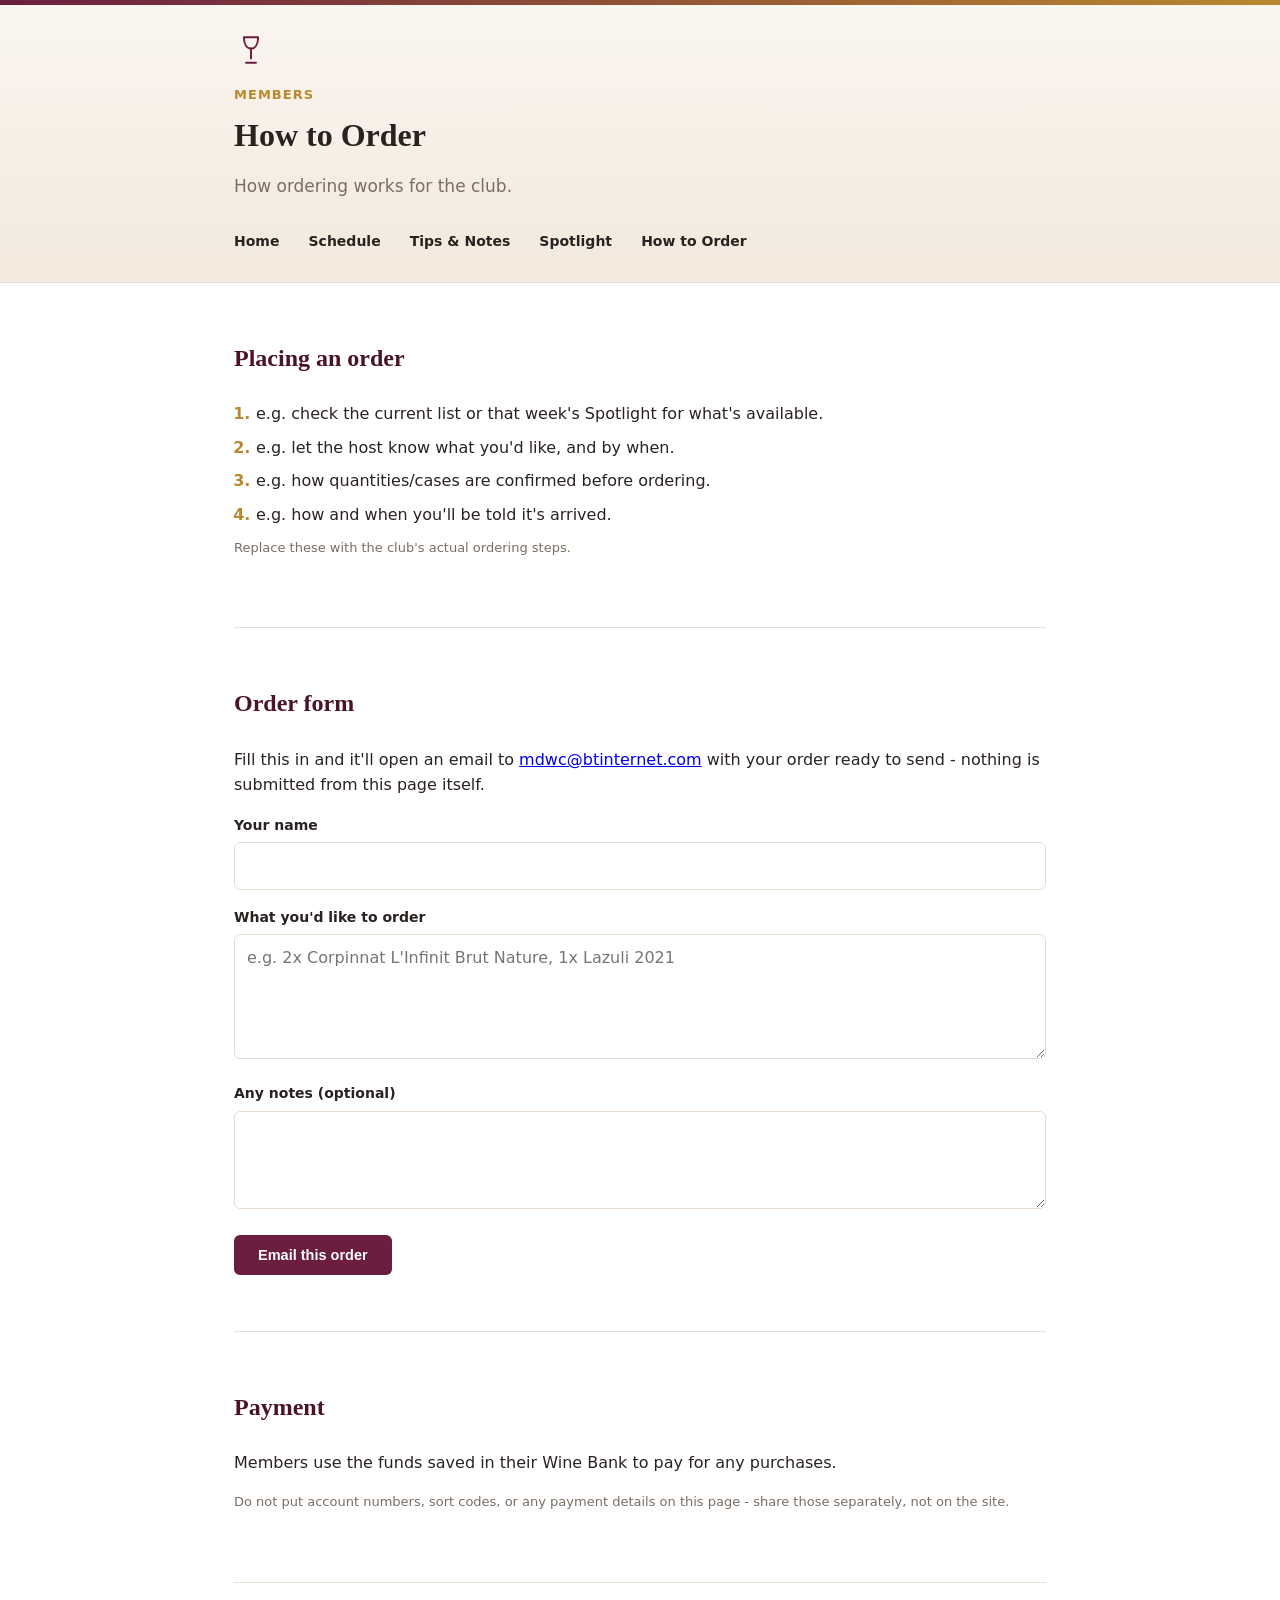
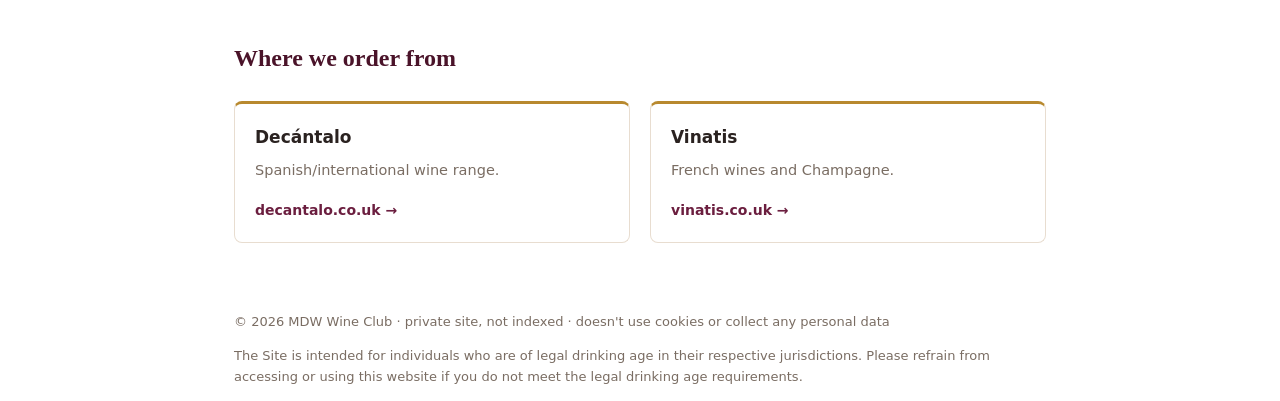
==== order.html @ 619c5cb0 "Add order form to How to Order page mailto:-based form (no backend available on GitHub Pages) - open" ====
<!doctype html>
<html lang="en">
<head>
<meta charset="utf-8">
<meta name="viewport" content="width=device-width, initial-scale=1">
<meta name="robots" content="noindex, nofollow">
<title>How to Order - MDW Wine Club</title>
<link rel="stylesheet" href="style.css">
</head>
<body>

<header class="hero hero-sm">
  <div class="wrap">
    <div class="hero-icon" aria-hidden="true">
      <svg viewBox="0 0 24 24" fill="none" stroke="currentColor" stroke-width="1.4" stroke-linecap="round" stroke-linejoin="round">
        <path d="M7 3h10c0 5-2 8-5 8s-5-3-5-8Z"/>
        <path d="M12 11v7"/>
        <path d="M8.5 21h7"/>
      </svg>
    </div>
    <p class="eyebrow">Members</p>
    <h1>How to Order</h1>
    <p class="tagline">How ordering works for the club.</p>
    <nav>
      <a href="index.html">Home</a>
      <a href="schedule.html">Schedule</a>
      <a href="tips.html">Tips &amp; Notes</a>
      <a href="spotlight.html">Spotlight</a>
      <a href="order.html">How to Order</a>
    </nav>
  </div>
</header>

<main class="wrap">

  <section id="placing-an-order">
    <h2>Placing an order</h2>
    <ol>
      <li>e.g. check the current list or that week's Spotlight for what's available.</li>
      <li>e.g. let the host know what you'd like, and by when.</li>
      <li>e.g. how quantities/cases are confirmed before ordering.</li>
      <li>e.g. how and when you'll be told it's arrived.</li>
    </ol>
    <p class="note">Replace these with the club's actual ordering steps.</p>
  </section>

  <section id="order-form">
    <h2>Order form</h2>
    <p>
      Fill this in and it'll open an email to
      <a href="mailto:mdwc@btinternet.com">mdwc@btinternet.com</a> with your order
      ready to send - nothing is submitted from this page itself.
    </p>
    <form class="order-form" id="orderForm">
      <label for="of-name">Your name</label>
      <input type="text" id="of-name" name="name" required>

      <label for="of-order">What you'd like to order</label>
      <textarea id="of-order" name="order" rows="4" required placeholder="e.g. 2x Corpinnat L'Infinit Brut Nature, 1x Lazuli 2021"></textarea>

      <label for="of-notes">Any notes (optional)</label>
      <textarea id="of-notes" name="notes" rows="3"></textarea>

      <button type="submit">Email this order</button>
    </form>
  </section>

  <section id="payment">
    <h2>Payment</h2>
    <p>
      Members use the funds saved in their Wine Bank to pay for any purchases.
    </p>
    <p class="note">Do not put account numbers, sort codes, or any payment details on this page - share those separately, not on the site.</p>
  </section>

  <section id="where-we-order">
    <h2>Where we order from</h2>
    <div class="grid">
      <article class="card">
        <h3>Decántalo</h3>
        <p>Spanish/international wine range.</p>
        <a class="card-link" href="https://www.decantalo.co.uk/" target="_blank" rel="noopener">decantalo.co.uk &rarr;</a>
      </article>
      <article class="card">
        <h3>Vinatis</h3>
        <p>French wines and Champagne.</p>
        <a class="card-link" href="https://www.vinatis.co.uk/" target="_blank" rel="noopener">vinatis.co.uk &rarr;</a>
      </article>
    </div>
  </section>

</main>

<footer class="wrap">
  <p>&copy; <span id="year"></span> MDW Wine Club &middot; private site, not indexed &middot; doesn't use cookies or collect any personal data</p>
  <p>The Site is intended for individuals who are of legal drinking age in their respective jurisdictions. Please refrain from accessing or using this website if you do not meet the legal drinking age requirements.</p>
</footer>

<script>
  document.getElementById('year').textContent = new Date().getFullYear();

  document.getElementById('orderForm').addEventListener('submit', function (e) {
    e.preventDefault();
    var name = document.getElementById('of-name').value.trim();
    var order = document.getElementById('of-order').value.trim();
    var notes = document.getElementById('of-notes').value.trim();
    var subject = 'Wine order from ' + name;
    var body = 'Order:\n' + order + (notes ? '\n\nNotes:\n' + notes : '');
    window.location.href = 'mailto:mdwc@btinternet.com?subject=' + encodeURIComponent(subject) + '&body=' + encodeURIComponent(body);
  });
</script>

</body>
</html>
---- style.css ----
:root {
  --ink: #2a2220;
  --grey: #7a6d63;
  --line: #e8ddd0;
  --light: #faf6f0;
  --accent: #6b1e3f;
  --accent-dk: #4a1329;
  --gold: #b8892e;
  --max: 860px;
}

* { box-sizing: border-box; }

html { scroll-behavior: smooth; }

body {
  margin: 0;
  font-family: 'Segoe UI', system-ui, -apple-system, Arial, sans-serif;
  color: var(--ink);
  line-height: 1.6;
  background: #fff;
}

.wrap {
  max-width: var(--max);
  margin: 0 auto;
  padding: 0 24px;
}

/* Hero */
.hero {
  background: linear-gradient(180deg, var(--light) 0%, #f3e9dd 100%);
  border-bottom: 1px solid var(--line);
  padding: 0 0 40px;
  position: relative;
}

.hero::before {
  content: "";
  display: block;
  height: 5px;
  background: linear-gradient(90deg, var(--accent) 0%, var(--gold) 100%);
}

.hero-icon {
  margin: 40px 0 18px;
  color: var(--accent);
}

.hero-mark {
  position: absolute;
  top: 24px;
  right: 24px;
  width: 140px;
  height: 140px;
  border-radius: 50%;
  border: 3px solid var(--gold);
  display: flex;
  flex-direction: column;
  align-items: center;
  justify-content: center;
  gap: 6px;
  color: var(--accent);
  background: var(--light);
}

.hero-mark svg { width: 68px; height: 68px; }

.hero-mark span {
  font-family: Georgia, 'Times New Roman', serif;
  font-weight: 700;
  font-size: 14px;
  letter-spacing: 1px;
  color: var(--accent);
}

.hero-icon svg { display: block; width: 34px; height: 34px; }

.eyebrow {
  margin: 0 0 4px;
  color: var(--gold);
  font-weight: 700;
  letter-spacing: .08em;
  text-transform: uppercase;
  font-size: 13px;
}

.hero h1 {
  margin: 0 0 12px;
  font-size: 42px;
  font-weight: 700;
  font-family: Georgia, 'Times New Roman', serif;
}

.tagline {
  margin: 0 0 28px;
  color: var(--grey);
  font-size: 17px;
  max-width: 46ch;
}

nav a {
  color: var(--ink);
  text-decoration: none;
  font-weight: 600;
  margin-right: 24px;
  font-size: 14px;
}

nav a:hover { color: var(--accent); }

/* Sections */
main section {
  padding: 56px 0;
  border-bottom: 1px solid var(--line);
}

main section:last-child { border-bottom: none; }

h2 {
  font-size: 24px;
  margin: 0 0 24px;
  font-family: Georgia, 'Times New Roman', serif;
  color: var(--accent-dk);
}

.grid {
  display: grid;
  grid-template-columns: repeat(auto-fit, minmax(230px, 1fr));
  gap: 20px;
}

.card {
  border: 1px solid var(--line);
  border-radius: 8px;
  padding: 20px;
  background: #fff;
  border-top: 3px solid var(--gold);
  transition: transform .15s ease, box-shadow .15s ease;
}

.card:hover {
  transform: translateY(-2px);
  box-shadow: 0 8px 20px rgba(107, 30, 63, 0.1);
}

.card h3 {
  margin: 0 0 8px;
  font-size: 17px;
}

.card p {
  margin: 0 0 14px;
  color: var(--grey);
  font-size: 14.5px;
}

main ul, main ol {
  margin: 0 0 8px;
  padding-left: 22px;
  color: var(--ink);
}

main li {
  margin: 0 0 8px;
}

main li::marker {
  color: var(--gold);
  font-weight: 700;
}

.card-link {
  color: var(--accent);
  text-decoration: none;
  font-weight: 600;
  font-size: 14px;
}

.card-link:hover { color: var(--accent-dk); }

.about-bg {
  background:
    linear-gradient(rgba(42, 34, 32, 0.74), rgba(42, 34, 32, 0.74)),
    url('images/about-bg.jpg') center 35% / cover no-repeat;
  min-height: 60vh;
  display: flex;
  align-items: center;
  padding: 64px 0;
  border-bottom: 1px solid var(--line);
}

.about-bg h2 { color: #fff; }
.about-bg p { color: #f1e9e1; max-width: 65ch; }

.quote {
  margin: 0;
  max-width: 55ch;
  border-left: 3px solid var(--gold);
  padding-left: 20px;
}

.quote p {
  font-family: Georgia, 'Times New Roman', serif;
  font-style: italic;
  font-size: 19px;
  line-height: 1.5;
  color: #f1e9e1;
  margin: 0 0 12px;
}

.quote cite {
  display: block;
  font-style: normal;
  font-weight: 700;
  font-size: 13px;
  letter-spacing: 0.06em;
  text-transform: uppercase;
  color: var(--gold);
}

.links {
  list-style: none;
  padding: 0;
  margin: 0;
  display: flex;
  gap: 24px;
}

.links a {
  color: var(--accent);
  text-decoration: none;
  font-weight: 600;
}

.links a:hover { color: var(--accent-dk); }

footer {
  padding: 32px 24px 48px;
  color: var(--grey);
  font-size: 13px;
}

.hero-sm { padding-bottom: 28px; }
.hero-sm .hero-icon { margin-top: 28px; }
.hero-sm h1 { font-size: 32px; }

table.data {
  width: 100%;
  border-collapse: collapse;
  font-size: 14.5px;
}

table.data th {
  background: var(--accent-dk);
  color: #fff;
  text-align: left;
  padding: 8px 12px;
  font-weight: 600;
}

table.data td {
  border: 1px solid var(--line);
  padding: 8px 12px;
  vertical-align: top;
}

table.data tr:nth-child(even) td { background: var(--light); }

.note {
  color: var(--grey);
  font-size: 13px;
  margin-top: 10px;
}

.order-form label {
  display: block;
  font-weight: 600;
  margin: 16px 0 6px;
  font-size: 14px;
}

.order-form label:first-of-type { margin-top: 0; }

.order-form input[type="text"],
.order-form textarea {
  width: 100%;
  border: 1px solid var(--line);
  border-radius: 6px;
  padding: 10px 12px;
  font: inherit;
  color: var(--ink);
  background: #fff;
}

.order-form input[type="text"]:focus,
.order-form textarea:focus {
  outline: none;
  border-color: var(--accent);
}

.order-form button {
  margin-top: 18px;
  background: var(--accent);
  color: #fff;
  border: none;
  border-radius: 6px;
  padding: 12px 24px;
  font-weight: 700;
  font-size: 14.5px;
  cursor: pointer;
  transition: background .15s ease;
}

.order-form button:hover { background: var(--accent-dk); }

@media (max-width: 600px) {
  .hero-icon { margin-top: 28px; }
  .hero { padding-bottom: 32px; }
  .hero h1 { font-size: 32px; }
  .hero-mark { width: 80px; height: 80px; top: 16px; right: 16px; }
  .hero-mark svg { width: 38px; height: 38px; }
  .hero-mark span { font-size: 10px; }
}
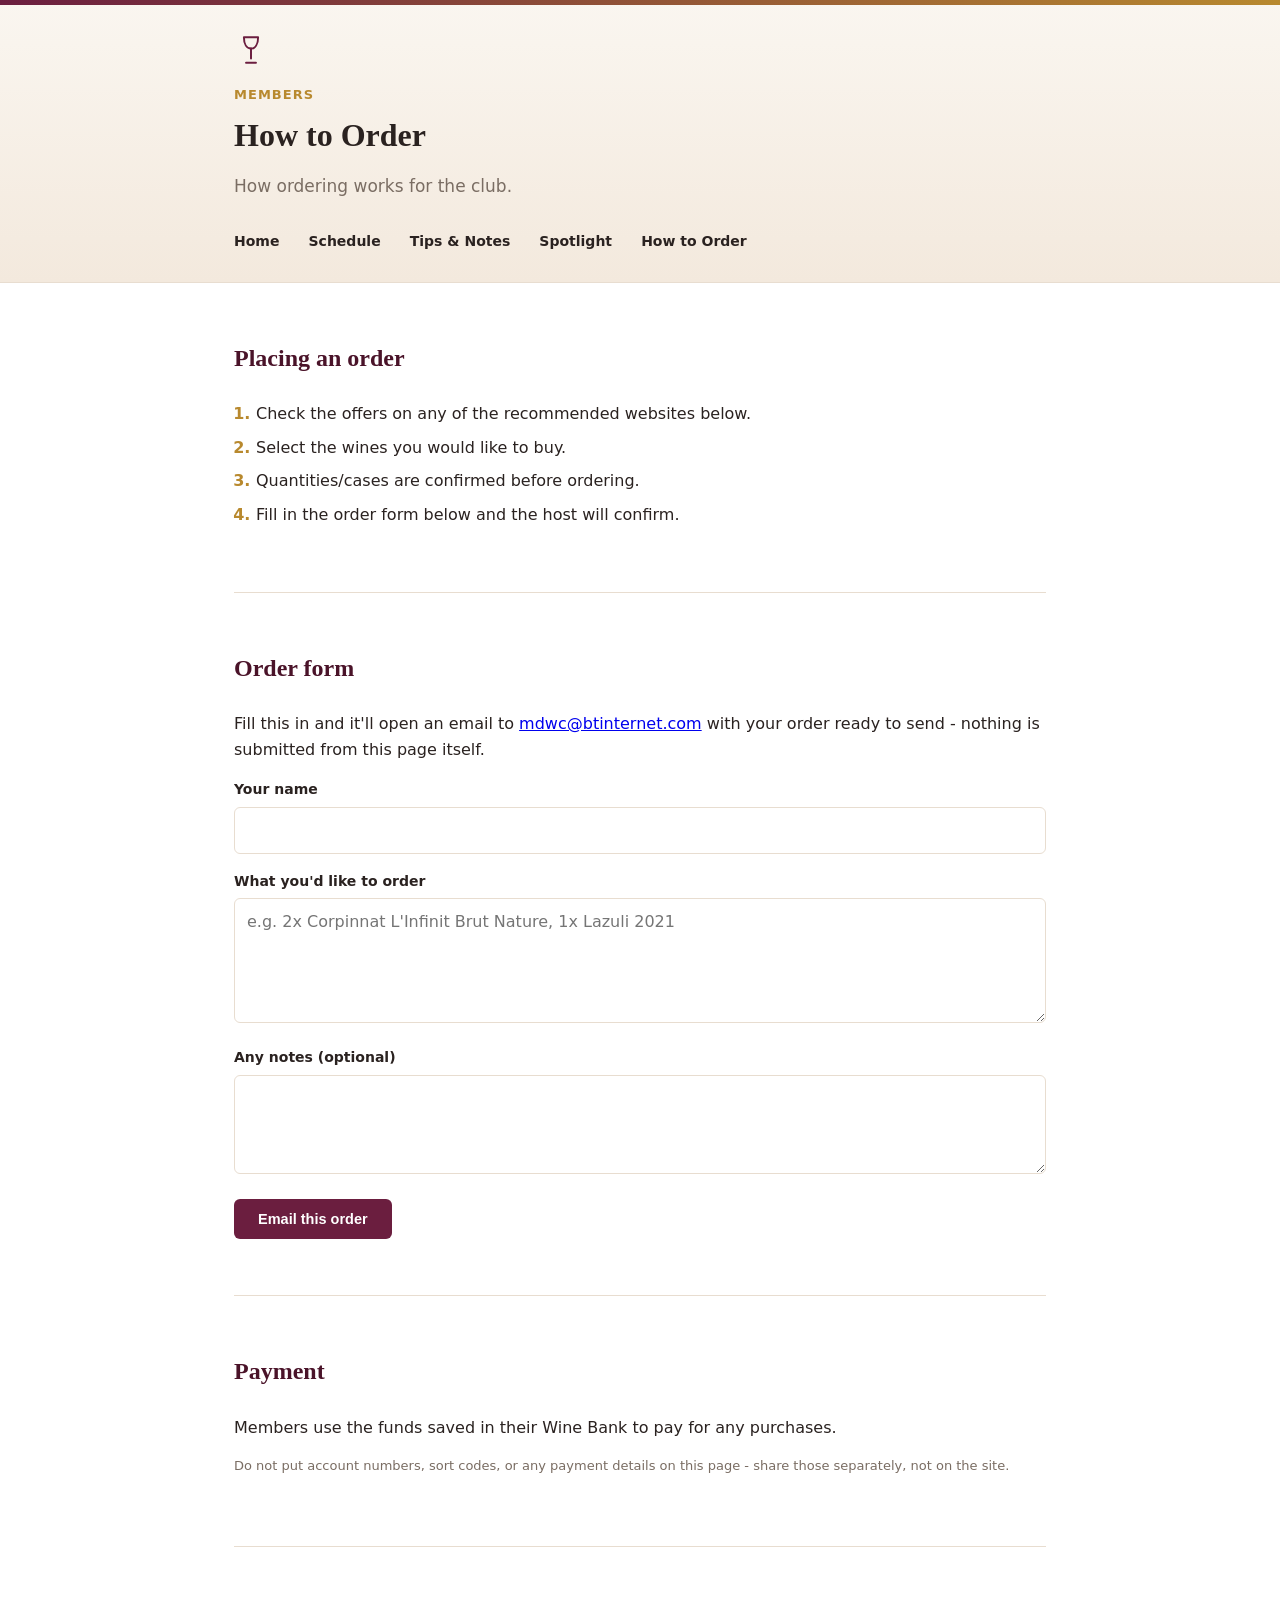
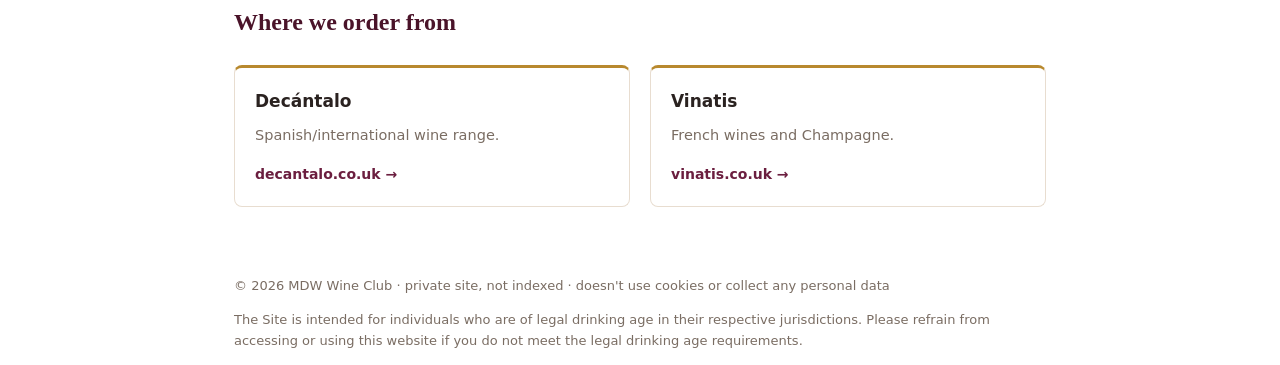
==== commit 718445df: "Fill in real "Placing an order" steps Co-Authored-By: Claude Sonnet 5 <noreply@anthropic.com>" ====
--- a/order.html
+++ b/order.html
@@ -36,12 +36,11 @@
   <section id="placing-an-order">
     <h2>Placing an order</h2>
     <ol>
-      <li>e.g. check the current list or that week's Spotlight for what's available.</li>
-      <li>e.g. let the host know what you'd like, and by when.</li>
-      <li>e.g. how quantities/cases are confirmed before ordering.</li>
-      <li>e.g. how and when you'll be told it's arrived.</li>
+      <li>Check the offers on any of the recommended websites below.</li>
+      <li>Select the wines you would like to buy.</li>
+      <li>Quantities/cases are confirmed before ordering.</li>
+      <li>Fill in the order form below and the host will confirm.</li>
     </ol>
-    <p class="note">Replace these with the club's actual ordering steps.</p>
   </section>
 
   <section id="order-form">
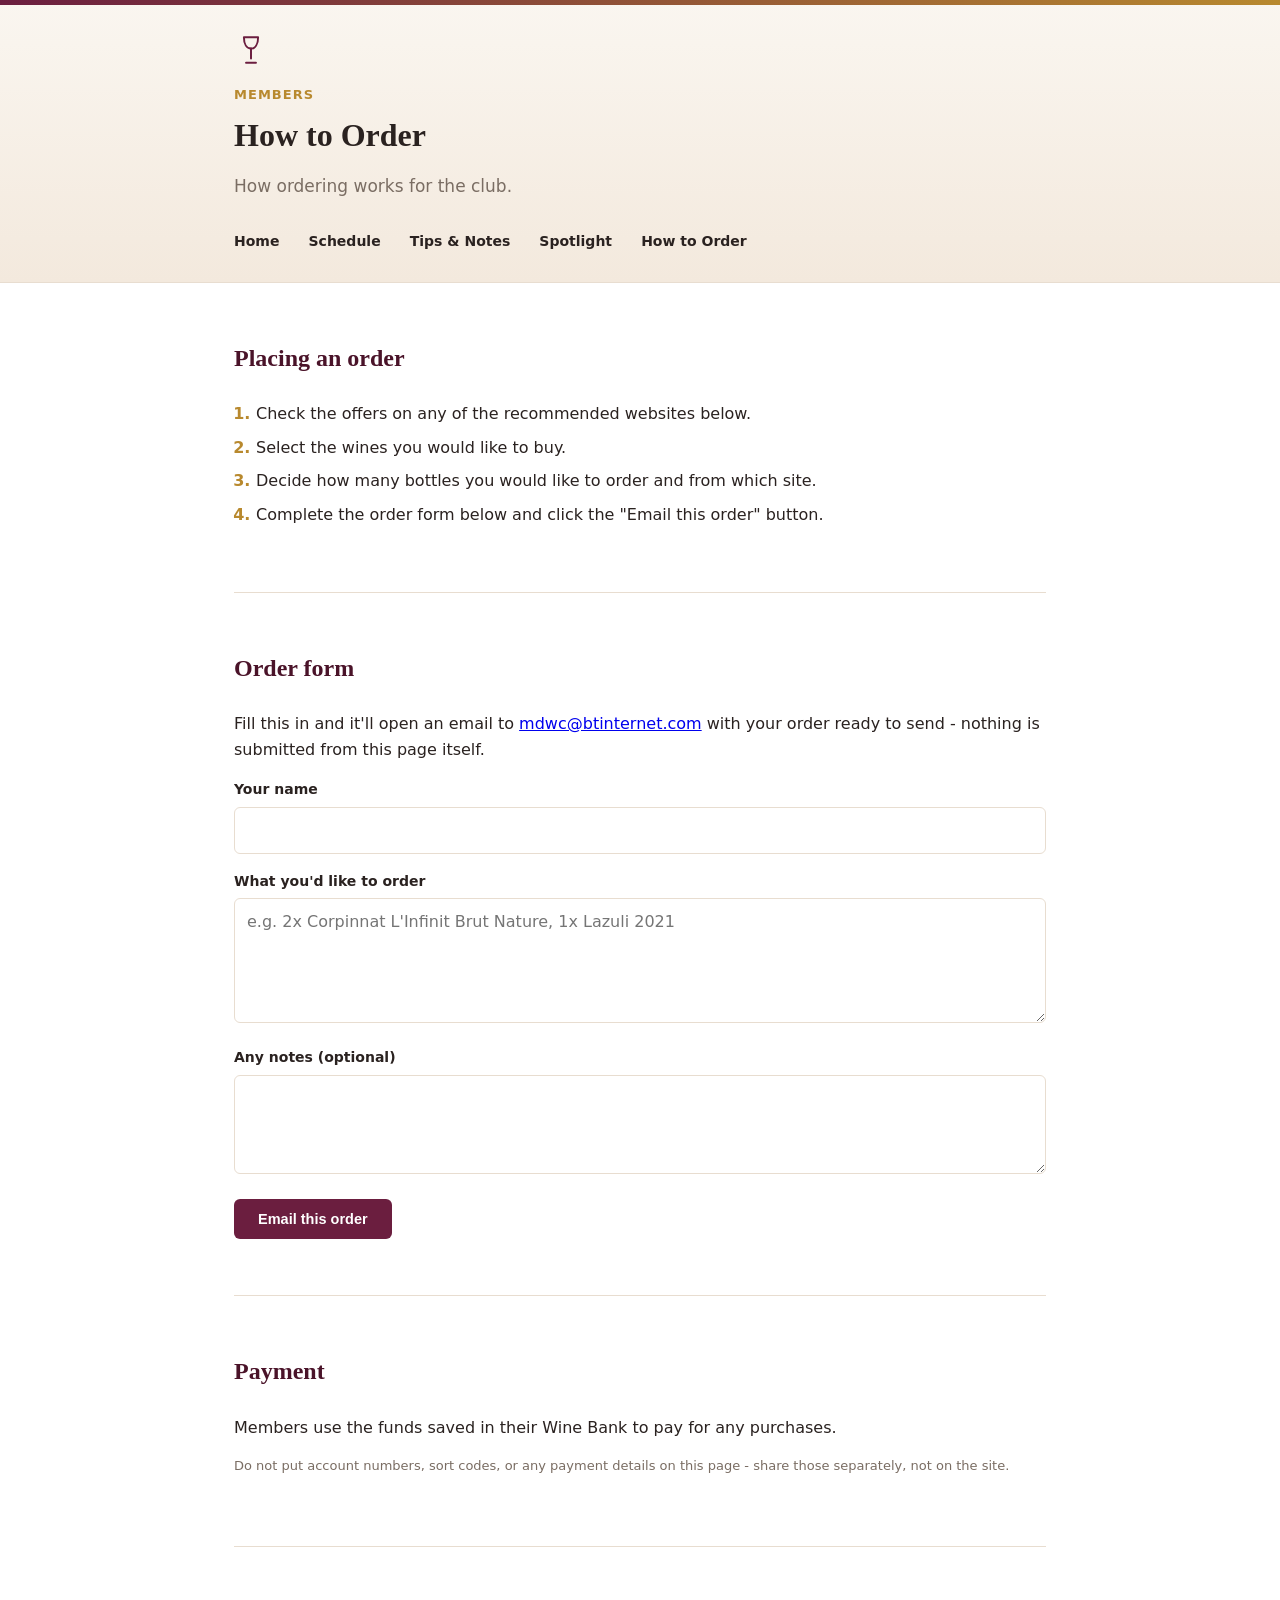
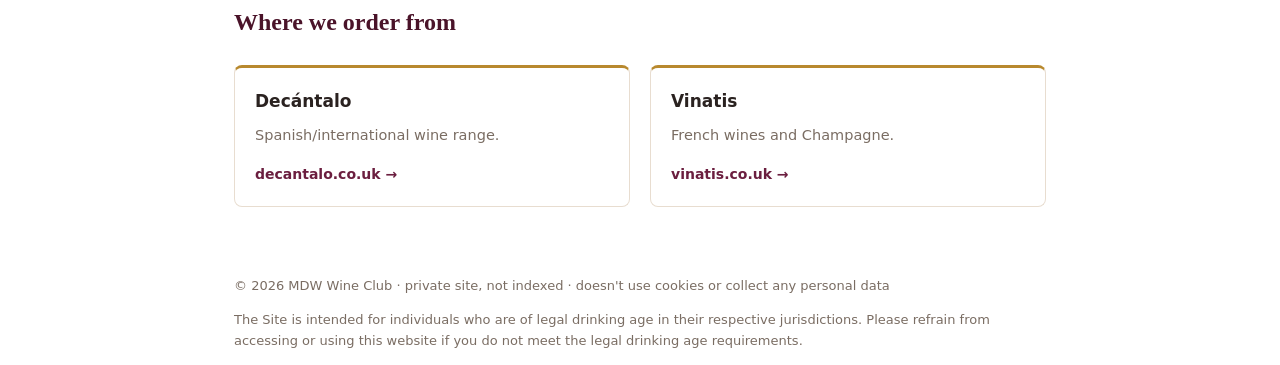
==== commit 3fd63eab: "Update steps 3 and 4 of Placing an order for clarity Co-Authored-By: Claude Sonnet 5 <noreply@anthro" ====
--- a/order.html
+++ b/order.html
@@ -38,8 +38,8 @@
     <ol>
       <li>Check the offers on any of the recommended websites below.</li>
       <li>Select the wines you would like to buy.</li>
-      <li>Quantities/cases are confirmed before ordering.</li>
-      <li>Fill in the order form below and the host will confirm.</li>
+      <li>Decide how many bottles you would like to order and from which site.</li>
+      <li>Complete the order form below and click the "Email this order" button.</li>
     </ol>
   </section>
 
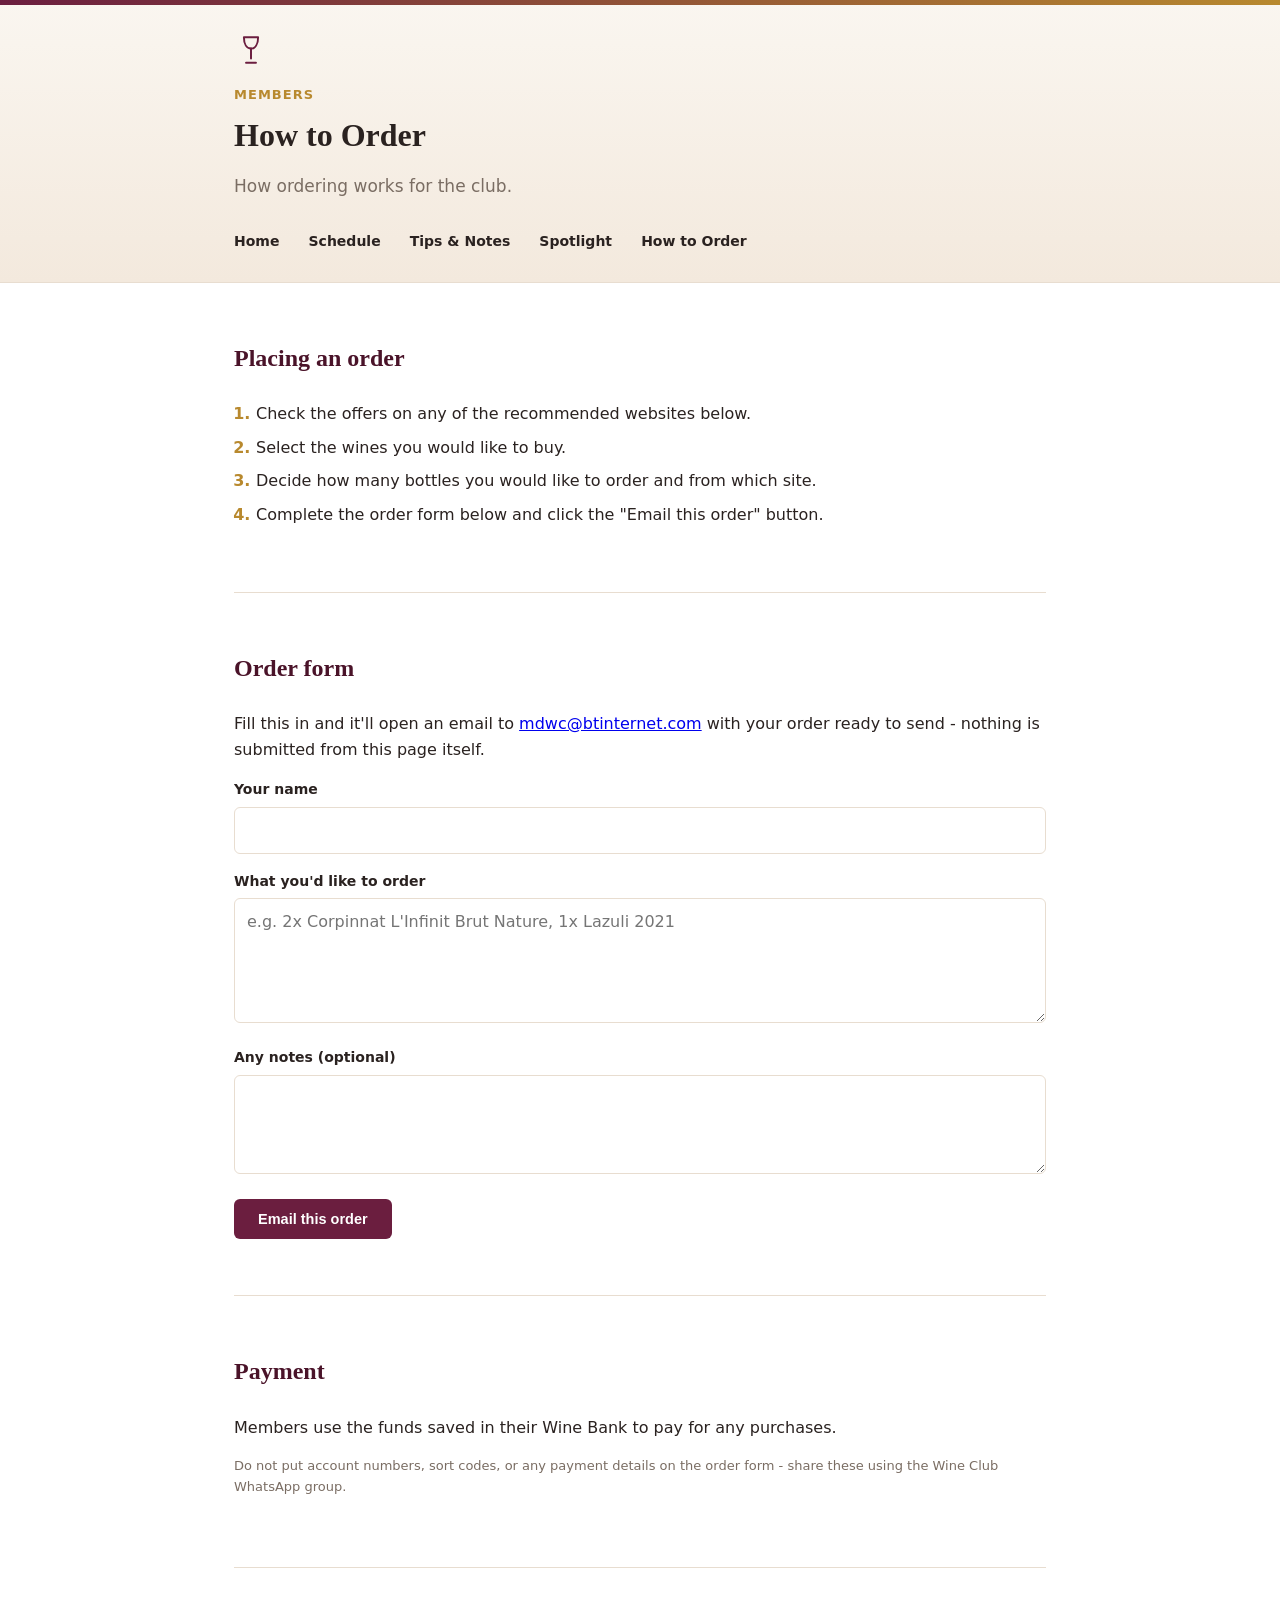
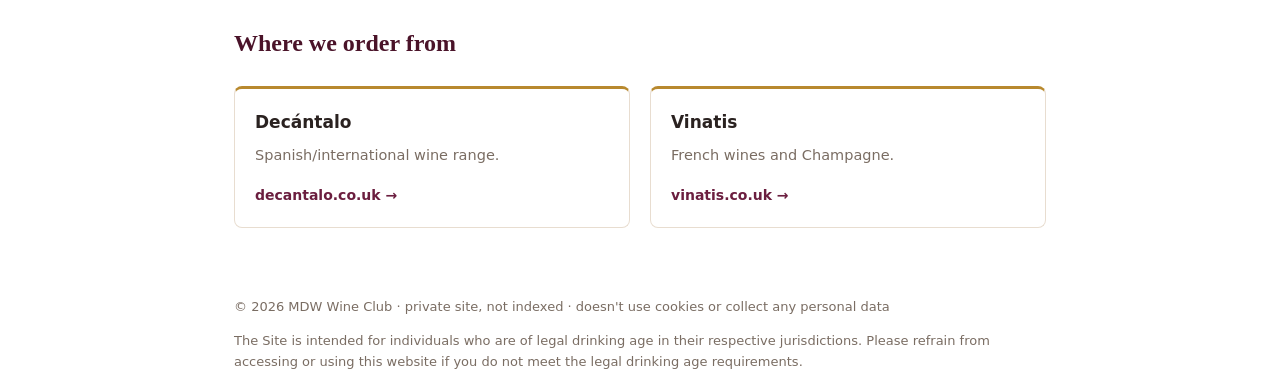
==== commit 85f2055a: "Point payment details warning to the order form and WhatsApp group Co-Authored-By: Claude Sonnet 5 <" ====
--- a/order.html
+++ b/order.html
@@ -69,7 +69,7 @@
     <p>
       Members use the funds saved in their Wine Bank to pay for any purchases.
     </p>
-    <p class="note">Do not put account numbers, sort codes, or any payment details on this page - share those separately, not on the site.</p>
+    <p class="note">Do not put account numbers, sort codes, or any payment details on the order form - share these using the Wine Club WhatsApp group.</p>
   </section>
 
   <section id="where-we-order">
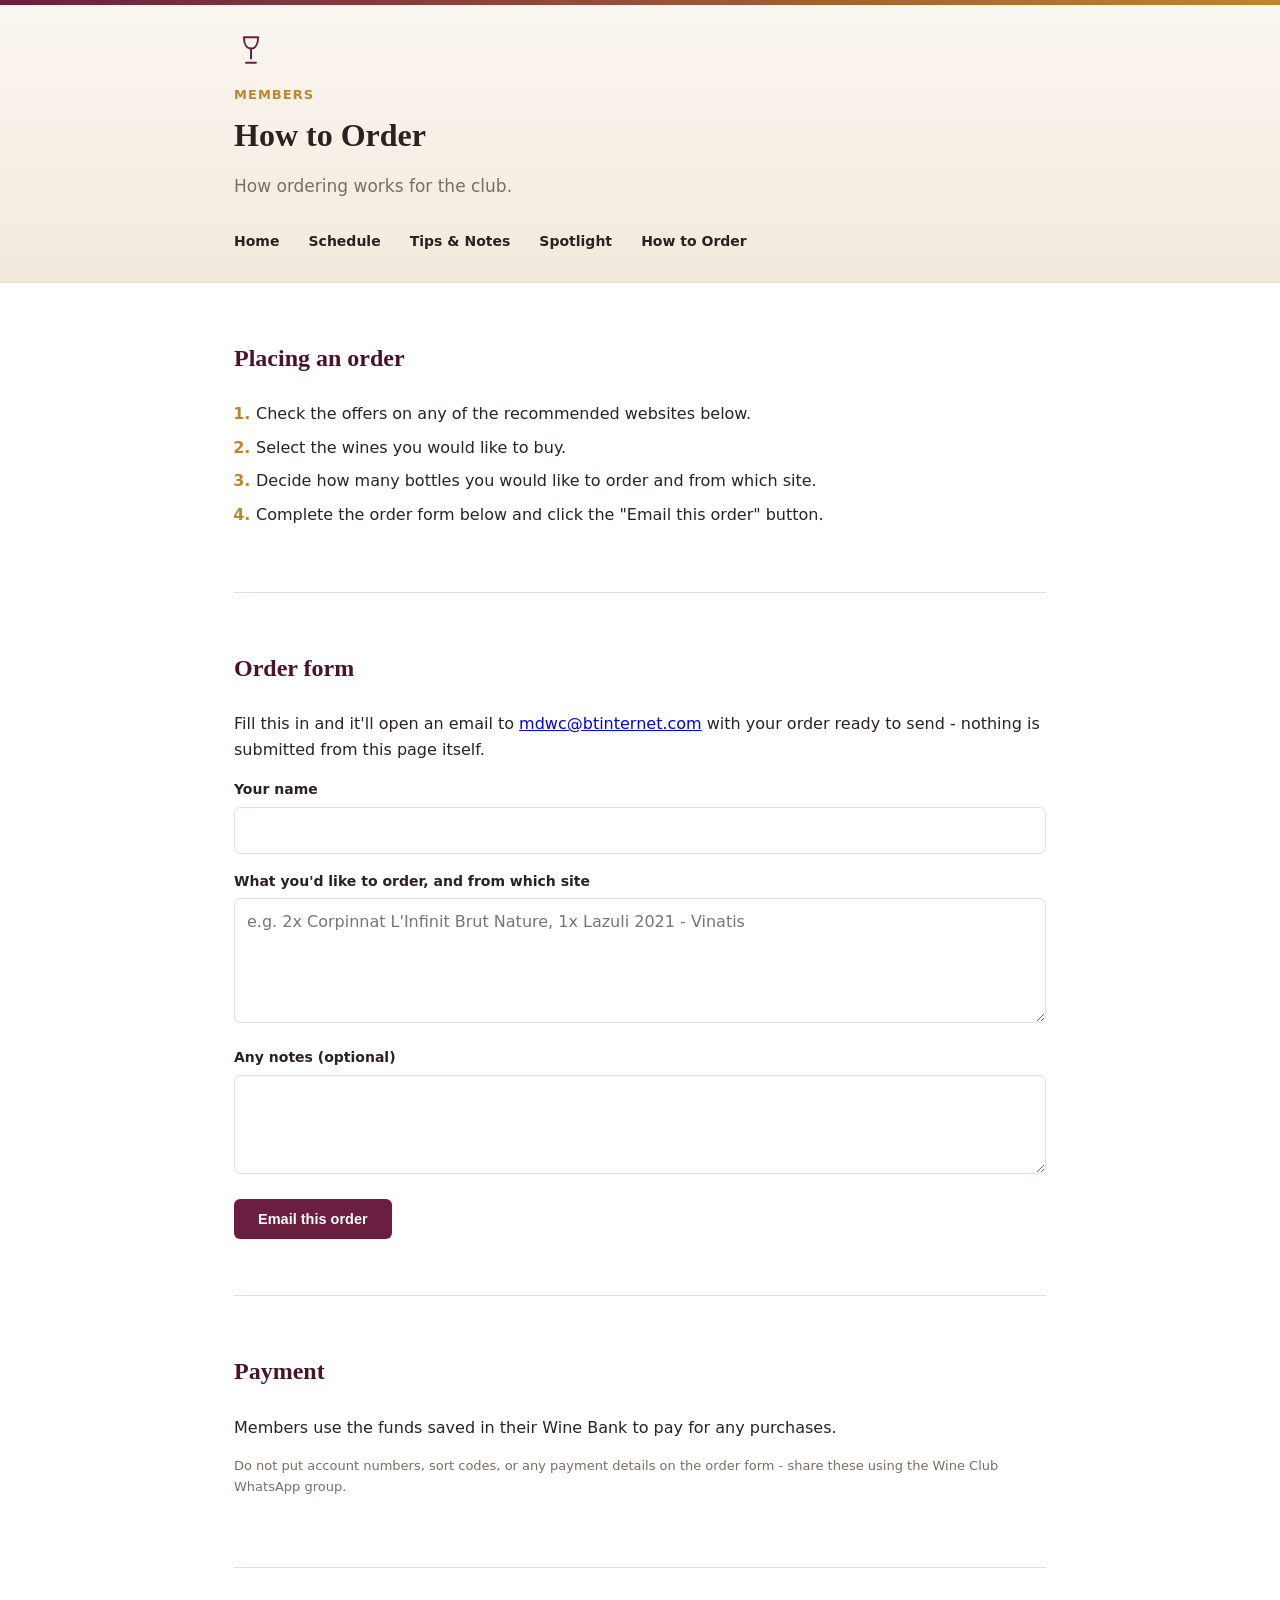
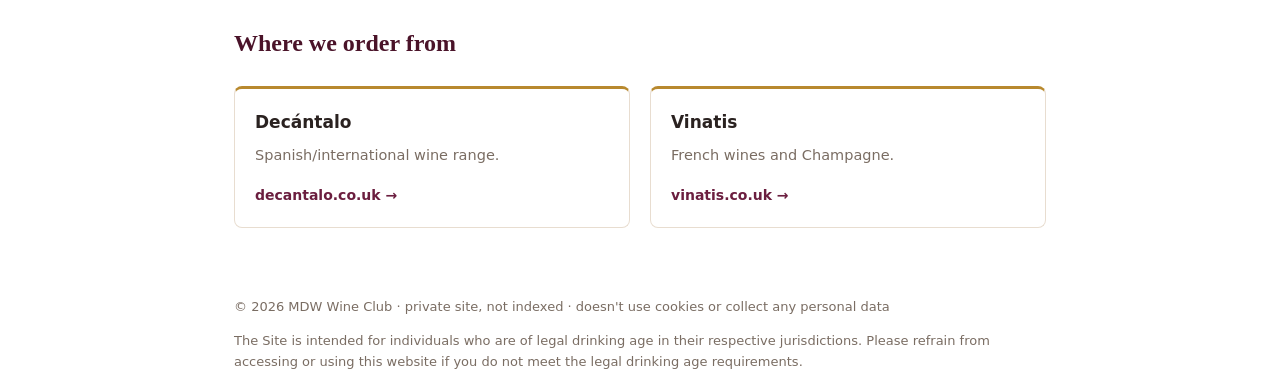
==== commit fb3fe63f: "Prompt for which site on the order form Co-Authored-By: Claude Sonnet 5 <noreply@anthropic.com>" ====
--- a/order.html
+++ b/order.html
@@ -54,8 +54,8 @@
       <label for="of-name">Your name</label>
       <input type="text" id="of-name" name="name" required>
 
-      <label for="of-order">What you'd like to order</label>
-      <textarea id="of-order" name="order" rows="4" required placeholder="e.g. 2x Corpinnat L'Infinit Brut Nature, 1x Lazuli 2021"></textarea>
+      <label for="of-order">What you'd like to order, and from which site</label>
+      <textarea id="of-order" name="order" rows="4" required placeholder="e.g. 2x Corpinnat L'Infinit Brut Nature, 1x Lazuli 2021 - Vinatis"></textarea>
 
       <label for="of-notes">Any notes (optional)</label>
       <textarea id="of-notes" name="notes" rows="3"></textarea>
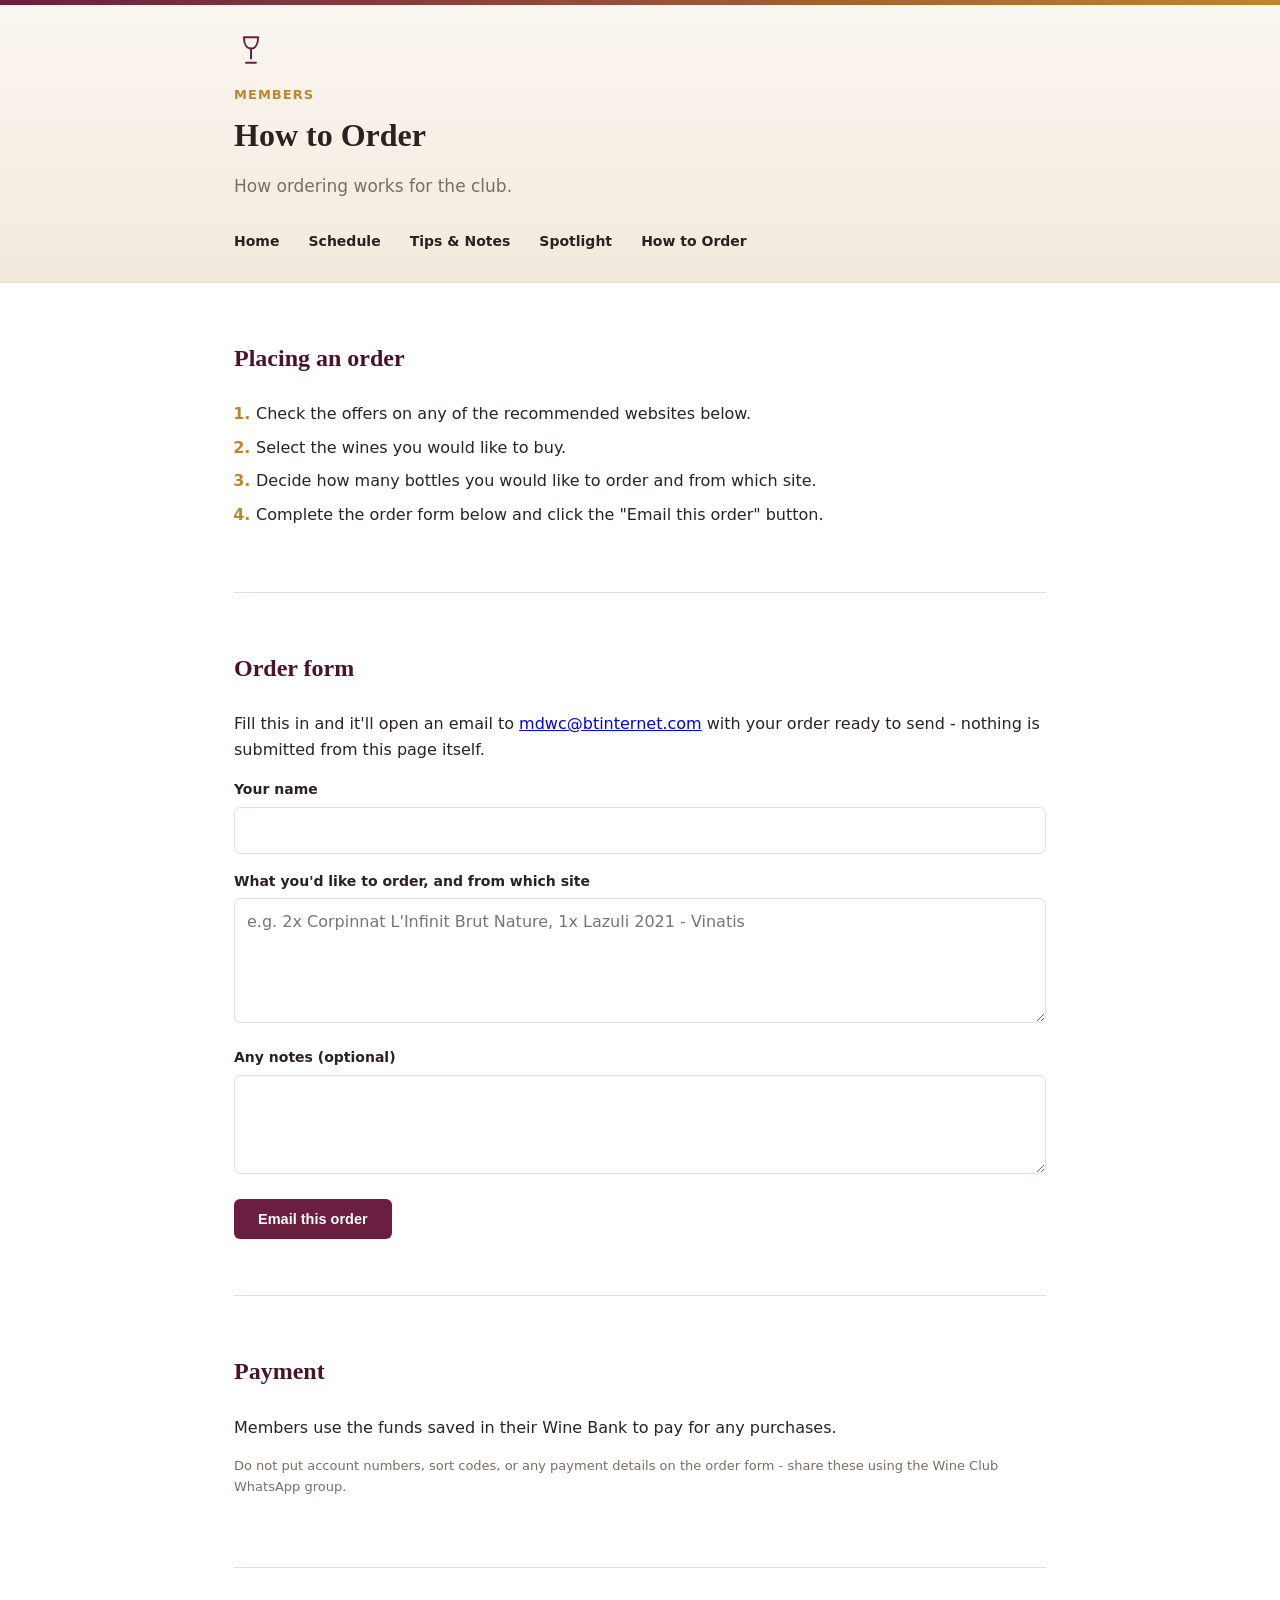
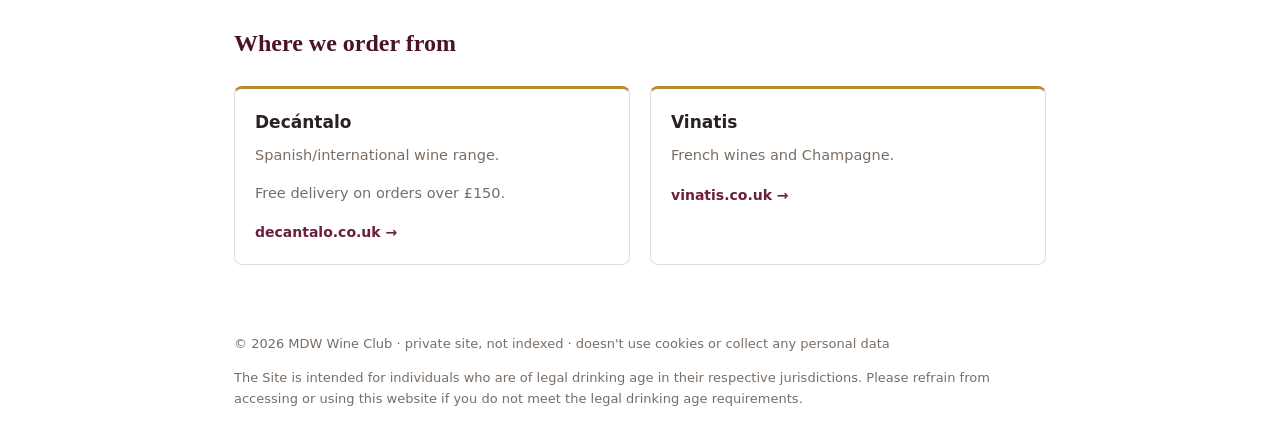
==== commit d52f6dbc: "Note Decántalo's free delivery threshold (£150+) on the order page" ====
--- a/order.html
+++ b/order.html
@@ -78,6 +78,7 @@
       <article class="card">
         <h3>Decántalo</h3>
         <p>Spanish/international wine range.</p>
+        <p class="note">Free delivery on orders over £150.</p>
         <a class="card-link" href="https://www.decantalo.co.uk/" target="_blank" rel="noopener">decantalo.co.uk &rarr;</a>
       </article>
       <article class="card">
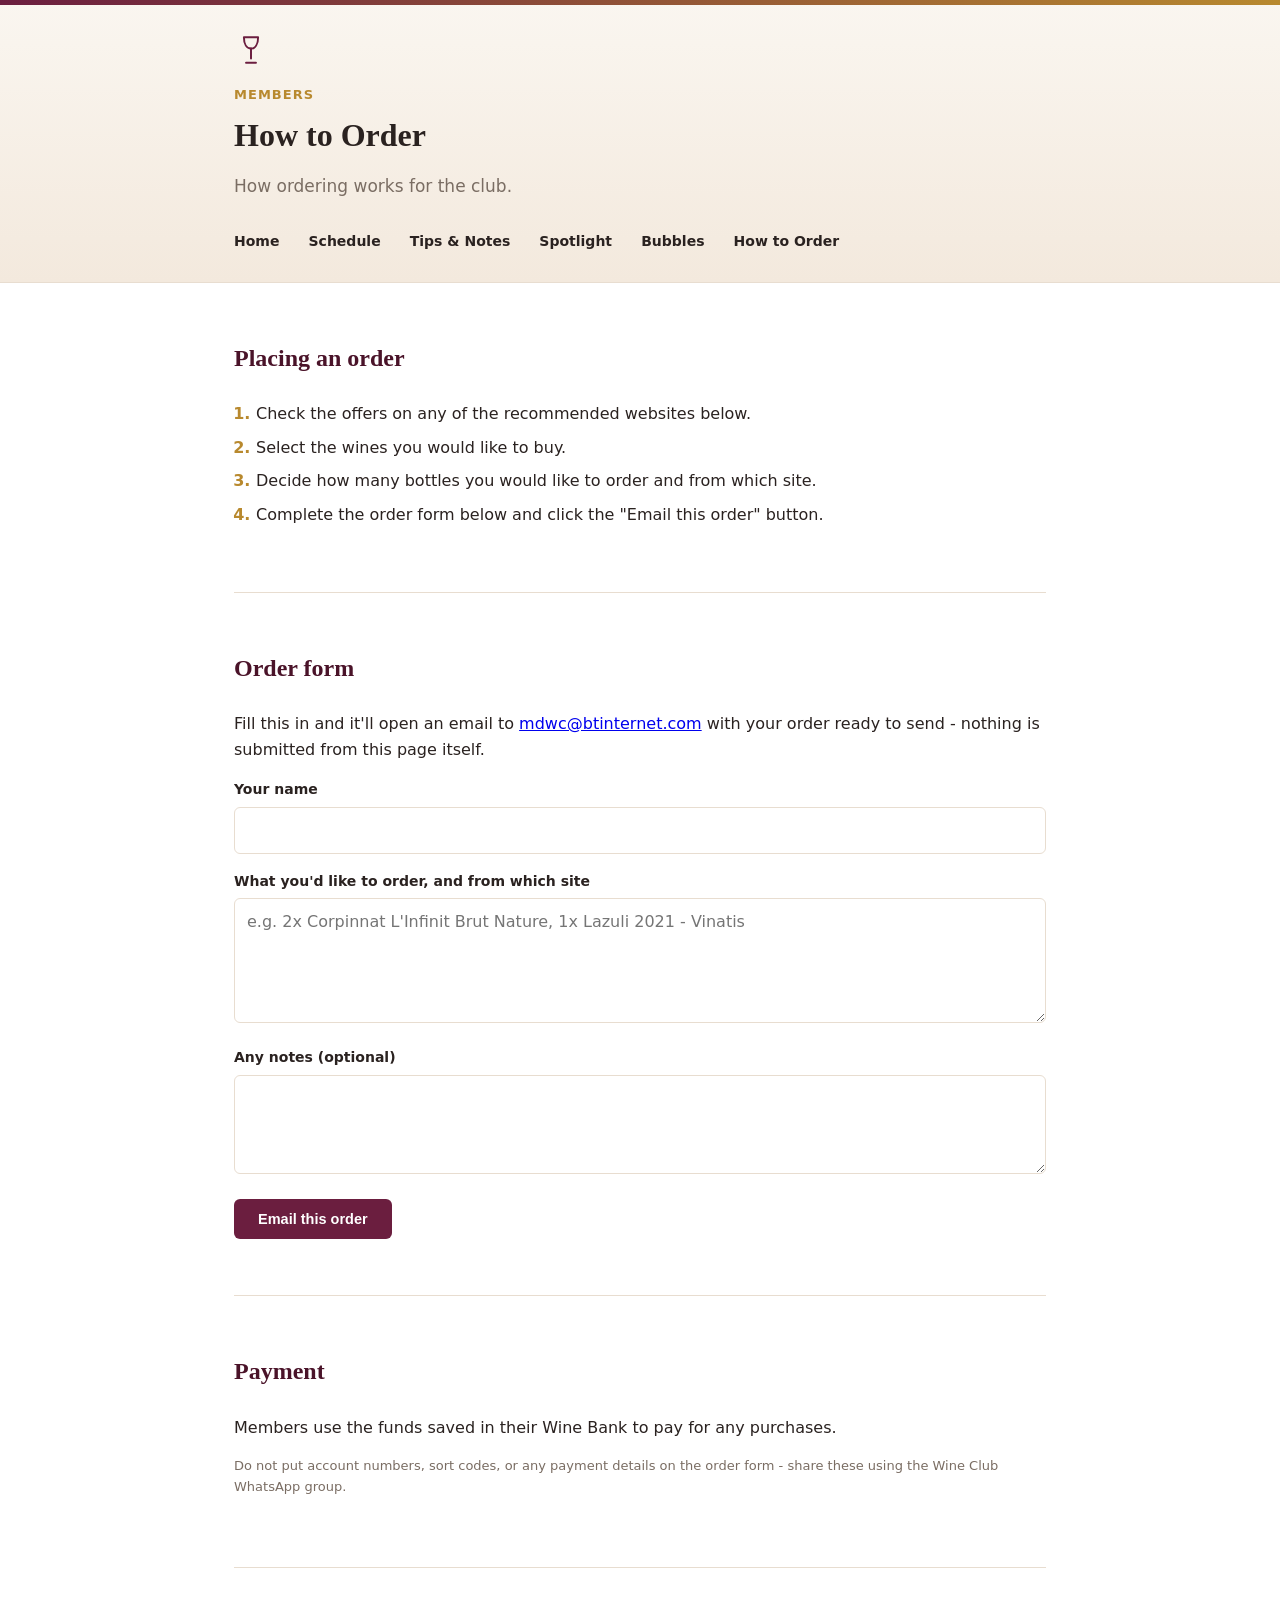
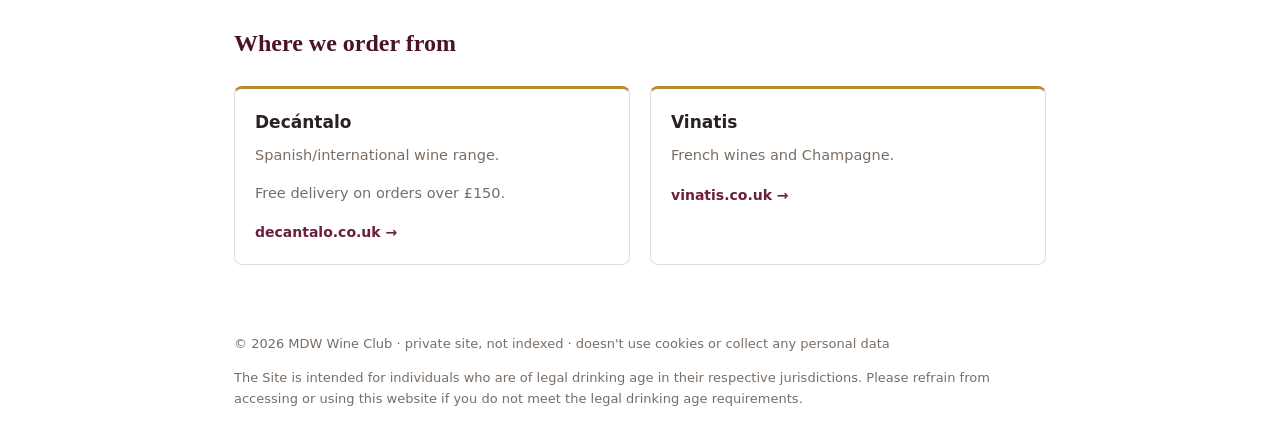
==== commit 0fe19238: "Add Bubbles page with supermarket Champagne guide and link it from the nav Co-Authored-By: Claude Op" ====
--- a/order.html
+++ b/order.html
@@ -26,6 +26,7 @@
       <a href="schedule.html">Schedule</a>
       <a href="tips.html">Tips &amp; Notes</a>
       <a href="spotlight.html">Spotlight</a>
+      <a href="bubbles.html">Bubbles</a>
       <a href="order.html">How to Order</a>
     </nav>
   </div>
@@ -110,5 +111,8 @@
   });
 </script>
 
+<script data-goatcounter="https://mdwc.goatcounter.com/count"
+        async src="https://gc.zgo.at/count.js"></script>
+
 </body>
 </html>
--- a/style.css
+++ b/style.css
@@ -179,6 +179,21 @@
 
 .card-link:hover { color: var(--accent-dk); }
 
+/* Time-limited supplier offer (spotlight page) */
+.offer {
+  margin-top: 32px;
+  padding: 32px 28px !important;
+  background: var(--light);
+  border: 1px solid var(--line) !important;
+  border-left: 5px solid var(--accent) !important;
+  border-radius: 8px;
+}
+
+.offer .eyebrow { color: var(--accent); margin: 0 0 6px; }
+.offer > p { max-width: 70ch; }
+.offer .card { border-top-color: var(--accent); }
+.offer .card strong { color: var(--accent); }
+
 .about-bg {
   background:
     linear-gradient(rgba(42, 34, 32, 0.74), rgba(42, 34, 32, 0.74)),
